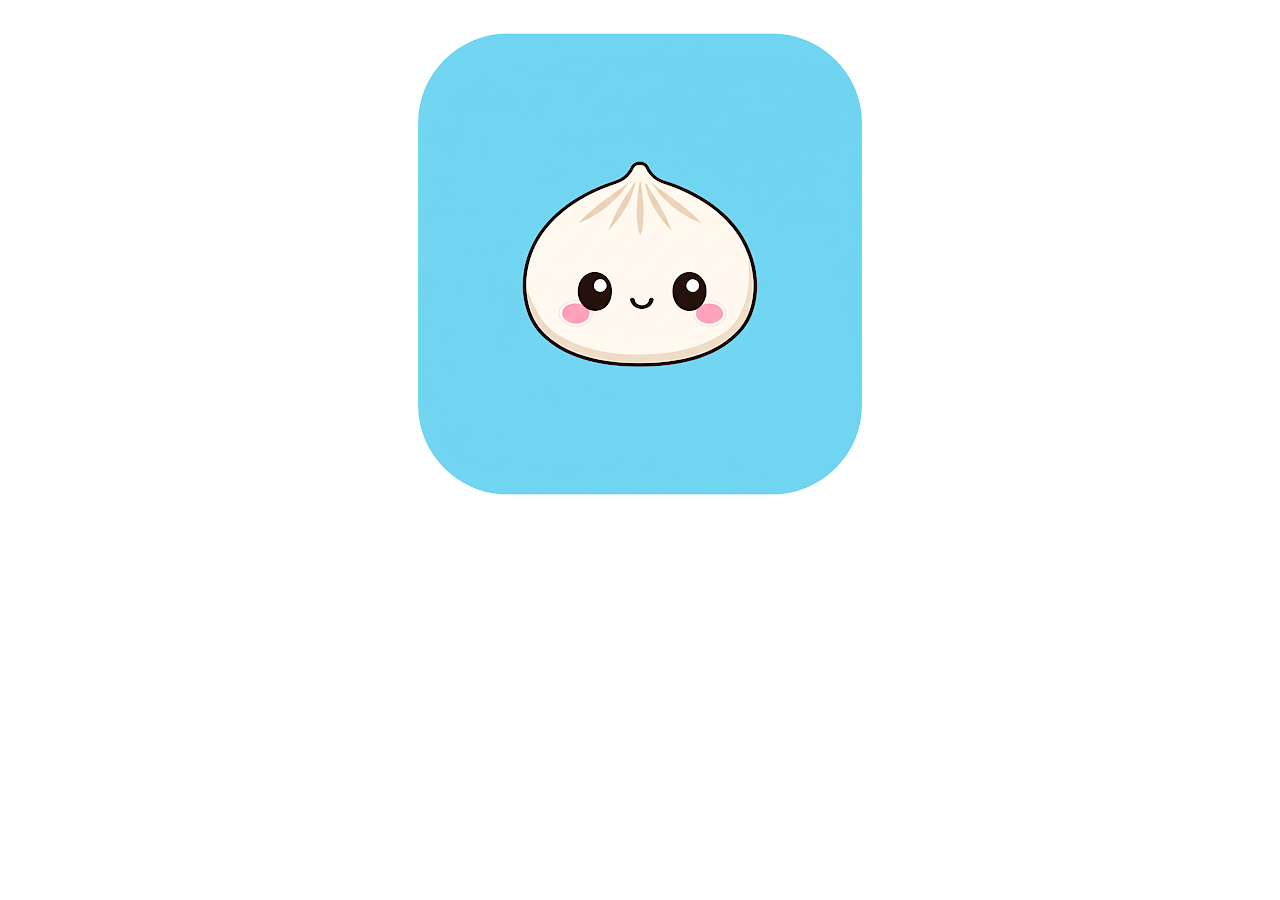
==== index.html @ 246e3f4e "Add files via upload" ====
<!DOCTYPE html>
<html>
<head>

  <meta name="apple-mobile-web-app-title" content="tiny bao">
  <link rel="apple-touch-icon" href="/lilbao_350.png">
  <meta charset="UTF-8" />
  <meta name="viewport" content="width=device-width, initial-scale=1.0" />


    <title>tiny bao ~°(＾◡＾)°~ </title>

    <style>
        body {
            display: flex;
            flex-direction: column;
            justify-content: center;
            align-items: center;
        }
    </style>


</head>

<body>
<align = center>
    <img src="lilbao_whiteborder_512.png"><br>
</body>
</html>
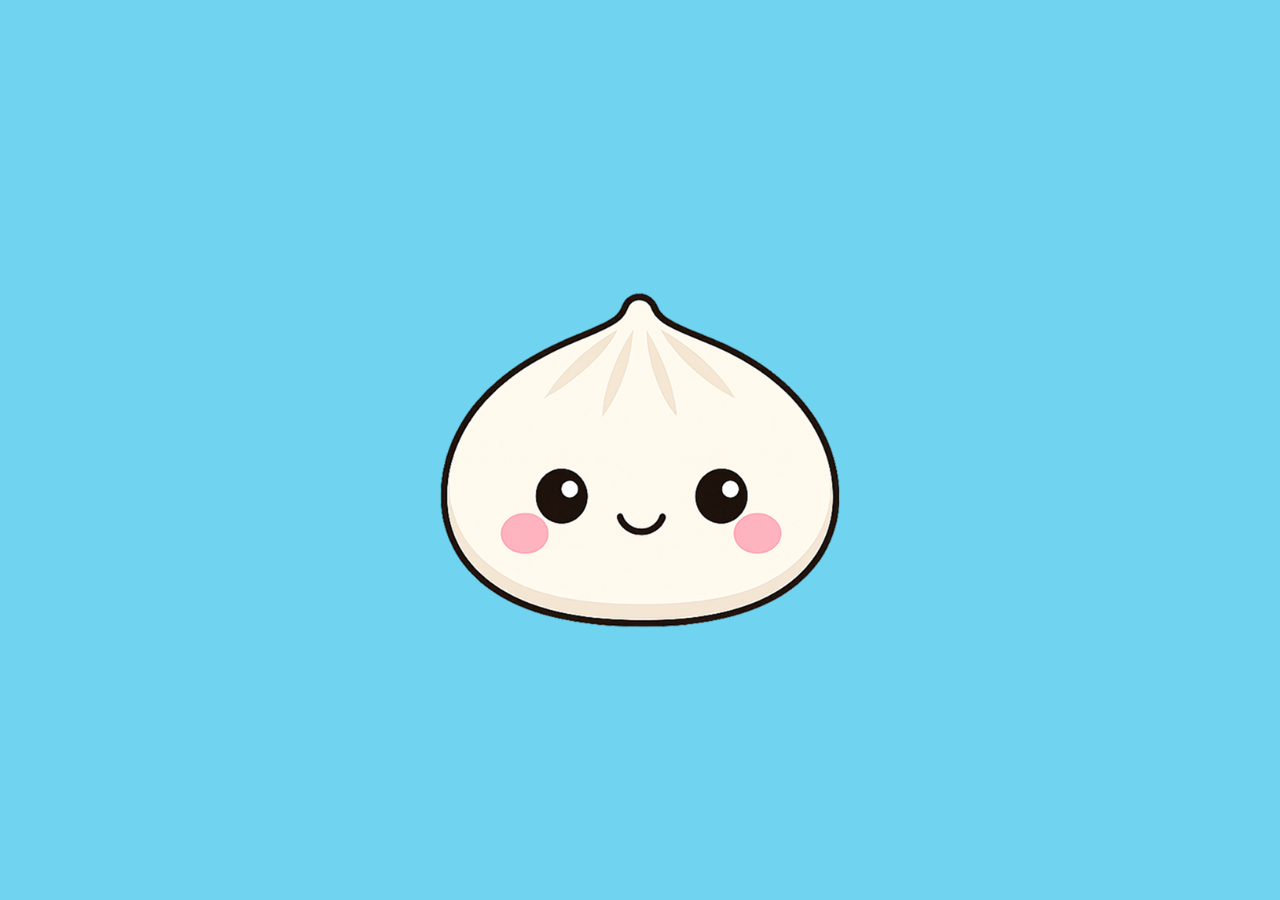
==== commit 9d429d35: "full screen" ====
--- a/index.html
+++ b/index.html
@@ -1,29 +1,37 @@
 <!DOCTYPE html>
 <html>
 <head>
-
   <meta name="apple-mobile-web-app-title" content="tiny bao">
-  <link rel="apple-touch-icon" href="/lilbao_350.png">
+  <link rel="apple-touch-icon" href="/lilbao_351.png">
   <meta charset="UTF-8" />
   <meta name="viewport" content="width=device-width, initial-scale=1.0" />
-
-
     <title>tiny bao ~°(＾◡＾)°~ </title>
-
     <style>
+        * {
+            margin: 0;
+            padding: 0;
+            box-sizing: border-box;
+        }
+        
         body {
             display: flex;
             flex-direction: column;
             justify-content: center;
             align-items: center;
+            min-height: 100vh;
+            background-color: #70D4F1;
+            padding: 40px 20px 20px 20px;
+        }
+        
+        img {
+            width: 80%;
+            max-width: 400px;
+            height: auto;
+            display: block;
         }
     </style>
-
-
 </head>
-
 <body>
-<align = center>
-    <img src="lilbao_whiteborder_512.png"><br>
+    <img src="lilbao_nobg.png" alt="tiny bao">
 </body>
-</html>
+</html>
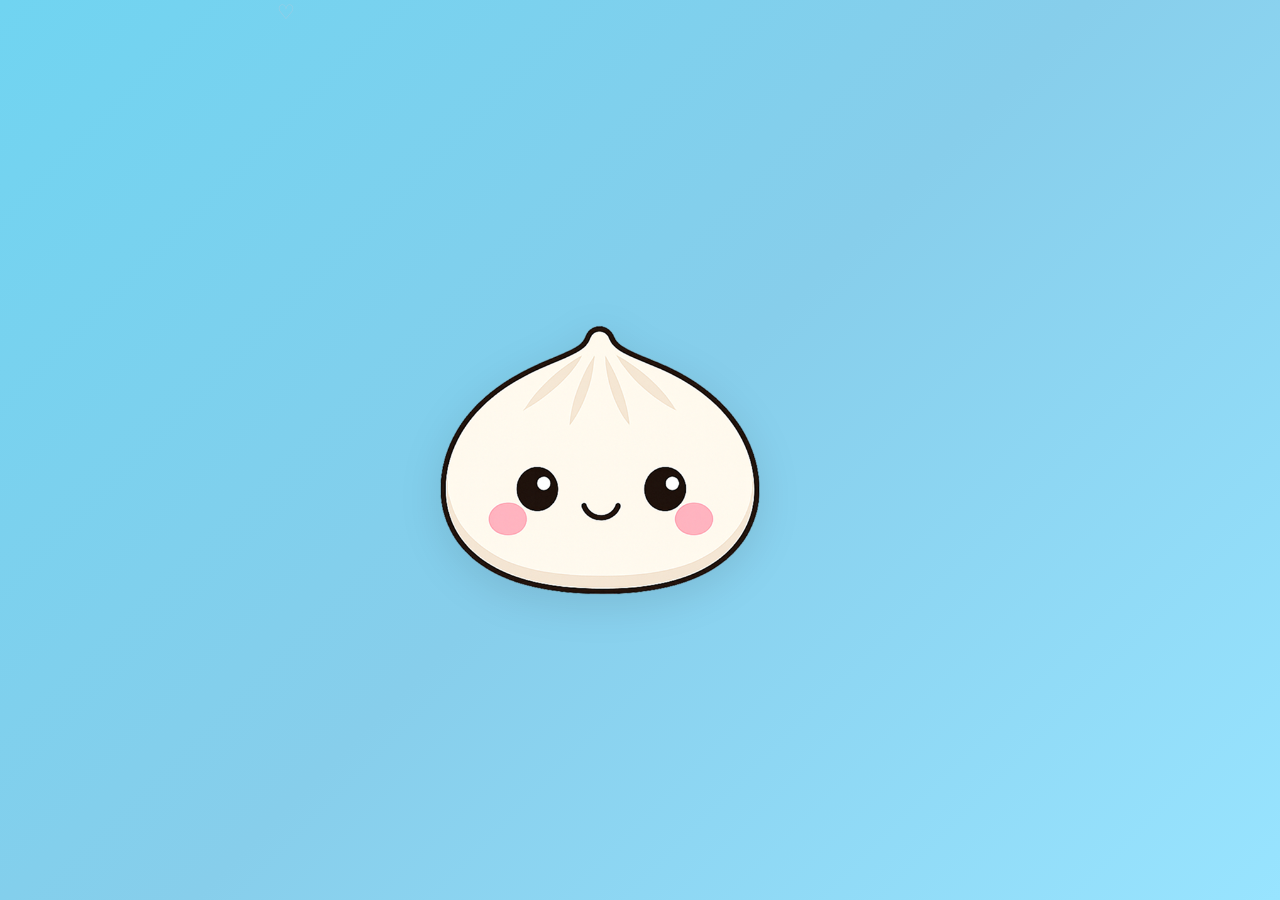
==== commit 1525eb01: "animations" ====
--- a/index.html
+++ b/index.html
@@ -1,6 +1,7 @@
 <!DOCTYPE html>
 <html>
 <head>
+  <link rel="icon" type="image/png" href="/lilbao_351.png">
   <meta name="apple-mobile-web-app-title" content="tiny bao">
   <link rel="apple-touch-icon" href="/lilbao_351.png">
   <meta charset="UTF-8" />
@@ -19,8 +20,19 @@
             justify-content: center;
             align-items: center;
             min-height: 100vh;
-            background-color: #70D4F1;
+            background: linear-gradient(135deg, #70D4F1 0%, #87CEEB 50%, #98E4FF 100%);
             padding: 40px 20px 20px 20px;
+            overflow: hidden;
+        }
+        
+        .bao-container {
+            position: relative;
+            cursor: pointer;
+            transition: all 0.3s ease;
+        }
+        
+        .bao-container:hover {
+            transform: scale(1.05);
         }
         
         img {
@@ -28,10 +40,354 @@
             max-width: 400px;
             height: auto;
             display: block;
+            animation: float 3s ease-in-out infinite;
+            filter: drop-shadow(0 10px 20px rgba(0,0,0,0.1));
+            transition: all 0.3s ease;
+        }
+        
+        @keyframes float {
+            0%, 100% {
+                transform: translateY(0px) rotate(0deg);
+            }
+            50% {
+                transform: translateY(-15px) rotate(1deg);
+            }
+        }
+        
+        @keyframes bounce {
+            0%, 100% {
+                transform: translateY(0px) scale(1) rotate(0deg);
+            }
+            25% {
+                transform: translateY(-20px) scale(1.1) rotate(-2deg);
+            }
+            50% {
+                transform: translateY(-30px) scale(1.15) rotate(0deg);
+            }
+            75% {
+                transform: translateY(-10px) scale(1.05) rotate(2deg);
+            }
+        }
+        
+        @keyframes wiggle {
+            0%, 100% {
+                transform: rotate(0deg);
+            }
+            25% {
+                transform: rotate(-3deg) scale(1.02);
+            }
+            75% {
+                transform: rotate(3deg) scale(1.02);
+            }
+        }
+        
+        @keyframes sparkle {
+            0%, 100% {
+                opacity: 0;
+                transform: scale(0) rotate(0deg);
+            }
+            50% {
+                opacity: 1;
+                transform: scale(1) rotate(180deg);
+            }
+        }
+        
+        .bao-container.clicked img {
+            animation: bounce 0.8s ease-out;
+        }
+        
+        .bao-container.wiggling img {
+            animation: wiggle 0.5s ease-in-out;
+        }
+        
+        .sparkles {
+            position: absolute;
+            top: 50%;
+            left: 50%;
+            pointer-events: none;
+            transform: translate(-50%, -50%);
+        }
+        
+        .sparkle {
+            position: absolute;
+            width: 20px;
+            height: 20px;
+            background: radial-gradient(circle, #FFD700 0%, #FFA500 100%);
+            border-radius: 50%;
+            opacity: 0;
+            animation: sparkle 1s ease-out;
+        }
+        
+        .sparkle:nth-child(1) {
+            top: -40px;
+            left: -30px;
+            animation-delay: 0s;
+        }
+        
+        .sparkle:nth-child(2) {
+            top: -30px;
+            right: -40px;
+            animation-delay: 0.1s;
+        }
+        
+        .sparkle:nth-child(3) {
+            bottom: -35px;
+            left: -25px;
+            animation-delay: 0.2s;
+        }
+        
+        .sparkle:nth-child(4) {
+            bottom: -40px;
+            right: -30px;
+            animation-delay: 0.15s;
+        }
+        
+        .sparkle:nth-child(5) {
+            top: -50px;
+            left: 50%;
+            transform: translateX(-50%);
+            animation-delay: 0.05s;
+        }
+        
+        .hearts {
+            position: absolute;
+            top: 10%;
+            left: 50%;
+            transform: translateX(-50%);
+            pointer-events: none;
+        }
+        
+        .heart {
+            position: absolute;
+            font-size: 24px;
+            color: #FF69B4;
+            opacity: 0;
+            animation: floatHeart 2s ease-out;
+        }
+        
+        @keyframes floatHeart {
+            0% {
+                opacity: 1;
+                transform: translateY(0px) scale(0.5);
+            }
+            50% {
+                opacity: 0.8;
+                transform: translateY(-40px) scale(1);
+            }
+            100% {
+                opacity: 0;
+                transform: translateY(-80px) scale(0.5);
+            }
+        }
+        
+        .heart:nth-child(1) {
+            left: -20px;
+            animation-delay: 0s;
+        }
+        
+        .heart:nth-child(2) {
+            left: 0px;
+            animation-delay: 0.3s;
+        }
+        
+        .heart:nth-child(3) {
+            left: 20px;
+            animation-delay: 0.6s;
+        }
+        
+        .message {
+            position: absolute;
+            top: -60px;
+            left: 50%;
+            transform: translateX(-50%);
+            background: rgba(255, 255, 255, 0.95);
+            padding: 8px 16px;
+            border-radius: 20px;
+            font-family: 'Comic Sans MS', cursive, sans-serif;
+            font-size: 14px;
+            color: #333;
+            border: 2px solid #FFB6C1;
+            box-shadow: 0 4px 12px rgba(0,0,0,0.15);
+            opacity: 0;
+            white-space: nowrap;
+            display: none;
+        }
+        
+        @keyframes showMessage {
+            0%, 100% {
+                opacity: 0;
+                transform: translateX(-50%) translateY(10px) scale(0.8);
+            }
+            20%, 80% {
+                opacity: 1;
+                transform: translateX(-50%) translateY(0px) scale(1);
+            }
+        }
+        
+        .message::after {
+            content: '';
+            position: absolute;
+            bottom: -8px;
+            left: 50%;
+            transform: translateX(-50%);
+            width: 0;
+            height: 0;
+            border-left: 8px solid transparent;
+            border-right: 8px solid transparent;
+            border-top: 8px solid #FFB6C1;
+        }
+        
+        .background-hearts {
+            position: fixed;
+            top: 0;
+            left: 0;
+            width: 100%;
+            height: 100%;
+            pointer-events: none;
+            z-index: -1;
+        }
+        
+        .bg-heart {
+            position: absolute;
+            font-size: 20px;
+            color: rgba(255, 192, 203, 0.3);
+            animation: floatBgHeart 8s linear infinite;
+        }
+        
+        @keyframes floatBgHeart {
+            0% {
+                transform: translateY(100vh) rotate(0deg);
+                opacity: 0;
+            }
+            10% {
+                opacity: 1;
+            }
+            90% {
+                opacity: 1;
+            }
+            100% {
+                transform: translateY(-100px) rotate(360deg);
+                opacity: 0;
+            }
         }
     </style>
 </head>
 <body>
-    <img src="lilbao_nobg.png" alt="tiny bao">
+    <div class="background-hearts" id="backgroundHearts"></div>
+    
+    <div class="bao-container" id="baoContainer">
+        <img src="lilbao_nobg.png" alt="tiny bao" id="baoImg">
+        <div class="sparkles" id="sparkles"></div>
+        <div class="hearts" id="hearts"></div>
+        <div class="message" id="message"></div>
+    </div>
+
+    <script>
+        const baoContainer = document.getElementById('baoContainer');
+        const baoImg = document.getElementById('baoImg');
+        const sparkles = document.getElementById('sparkles');
+        const hearts = document.getElementById('hearts');
+        const message = document.getElementById('message');
+        const backgroundHearts = document.getElementById('backgroundHearts');
+        
+        const cuteMessages = [
+            "（＾◡＾）♡",
+            "bao bao! ♡",
+            "so squishy~",
+            "uwu ♡",
+            "nom nom ♡",
+            "fluffy bao! ♡",
+            "steamy & cute ♡",
+            "ready to eat! ♡"
+        ];
+        
+        let clickCount = 0;
+        
+        // Create background floating hearts
+        function createBackgroundHeart() {
+            const heart = document.createElement('div');
+            heart.className = 'bg-heart';
+            heart.innerHTML = '♡';
+            heart.style.left = Math.random() * 100 + '%';
+            heart.style.animationDelay = Math.random() * 8 + 's';
+            heart.style.animationDuration = (Math.random() * 4 + 6) + 's';
+            backgroundHearts.appendChild(heart);
+            
+            setTimeout(() => {
+                heart.remove();
+            }, 10000);
+        }
+        
+        // Create background hearts periodically
+        setInterval(createBackgroundHeart, 2000);
+        
+        // Initial background hearts
+        for (let i = 0; i < 5; i++) {
+            setTimeout(createBackgroundHeart, i * 1000);
+        }
+        
+        baoContainer.addEventListener('click', function() {
+            clickCount++;
+            
+            // Remove existing animations
+            baoContainer.classList.remove('clicked', 'wiggling');
+            
+            // Add bounce animation
+            setTimeout(() => {
+                baoContainer.classList.add('clicked');
+            }, 10);
+            
+            // Create sparkles
+            sparkles.innerHTML = '';
+            for (let i = 0; i < 5; i++) {
+                const sparkle = document.createElement('div');
+                sparkle.className = 'sparkle';
+                sparkles.appendChild(sparkle);
+            }
+            
+            // Create floating hearts
+            hearts.innerHTML = '';
+            for (let i = 0; i < 3; i++) {
+                const heart = document.createElement('div');
+                heart.className = 'heart';
+                heart.innerHTML = '♡';
+                hearts.appendChild(heart);
+            }
+            
+            // Show cute message
+            const randomMessage = cuteMessages[Math.floor(Math.random() * cuteMessages.length)];
+            message.innerHTML = randomMessage;
+            message.style.display = 'block';
+            message.style.animation = 'none';
+            setTimeout(() => {
+                message.style.animation = 'showMessage 2s ease-out';
+            }, 10);
+            
+            // Special animation for multiple clicks
+            if (clickCount % 5 === 0) {
+                setTimeout(() => {
+                    baoContainer.classList.add('wiggling');
+                }, 500);
+            }
+            
+            // Clean up animations
+            setTimeout(() => {
+                baoContainer.classList.remove('clicked', 'wiggling');
+                sparkles.innerHTML = '';
+                hearts.innerHTML = '';
+                message.style.display = 'none';
+            }, 1000);
+        });
+        
+        // Add random wiggle occasionally
+        setInterval(() => {
+            if (Math.random() < 0.1) { // 10% chance every 3 seconds
+                baoContainer.classList.add('wiggling');
+                setTimeout(() => {
+                    baoContainer.classList.remove('wiggling');
+                }, 500);
+            }
+        }, 3000);
+    </script>
 </body>
 </html>
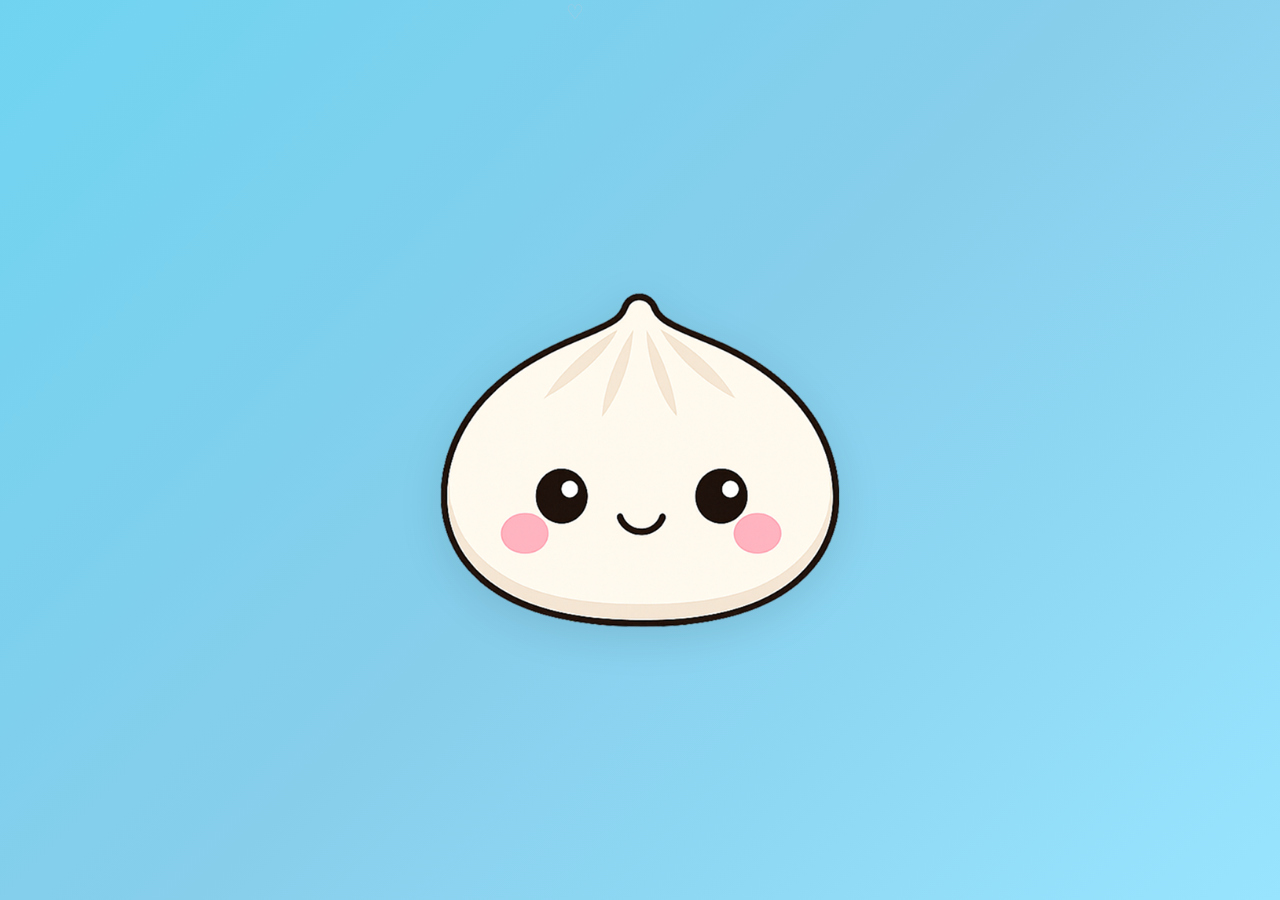
==== commit 34b8612f: "center aligned" ====
--- a/index.html
+++ b/index.html
@@ -1,9 +1,9 @@
 <!DOCTYPE html>
 <html>
 <head>
-  <link rel="icon" type="image/png" href="/lilbao_351.png">
   <meta name="apple-mobile-web-app-title" content="tiny bao">
   <link rel="apple-touch-icon" href="/lilbao_351.png">
+  <link rel="icon" type="image/png" href="/lilbao_351.png">
   <meta charset="UTF-8" />
   <meta name="viewport" content="width=device-width, initial-scale=1.0" />
     <title>tiny bao ~°(＾◡＾)°~ </title>
@@ -29,6 +29,10 @@
             position: relative;
             cursor: pointer;
             transition: all 0.3s ease;
+            display: flex;
+            justify-content: center;
+            align-items: center;
+            width: 100%;
         }
         
         .bao-container:hover {
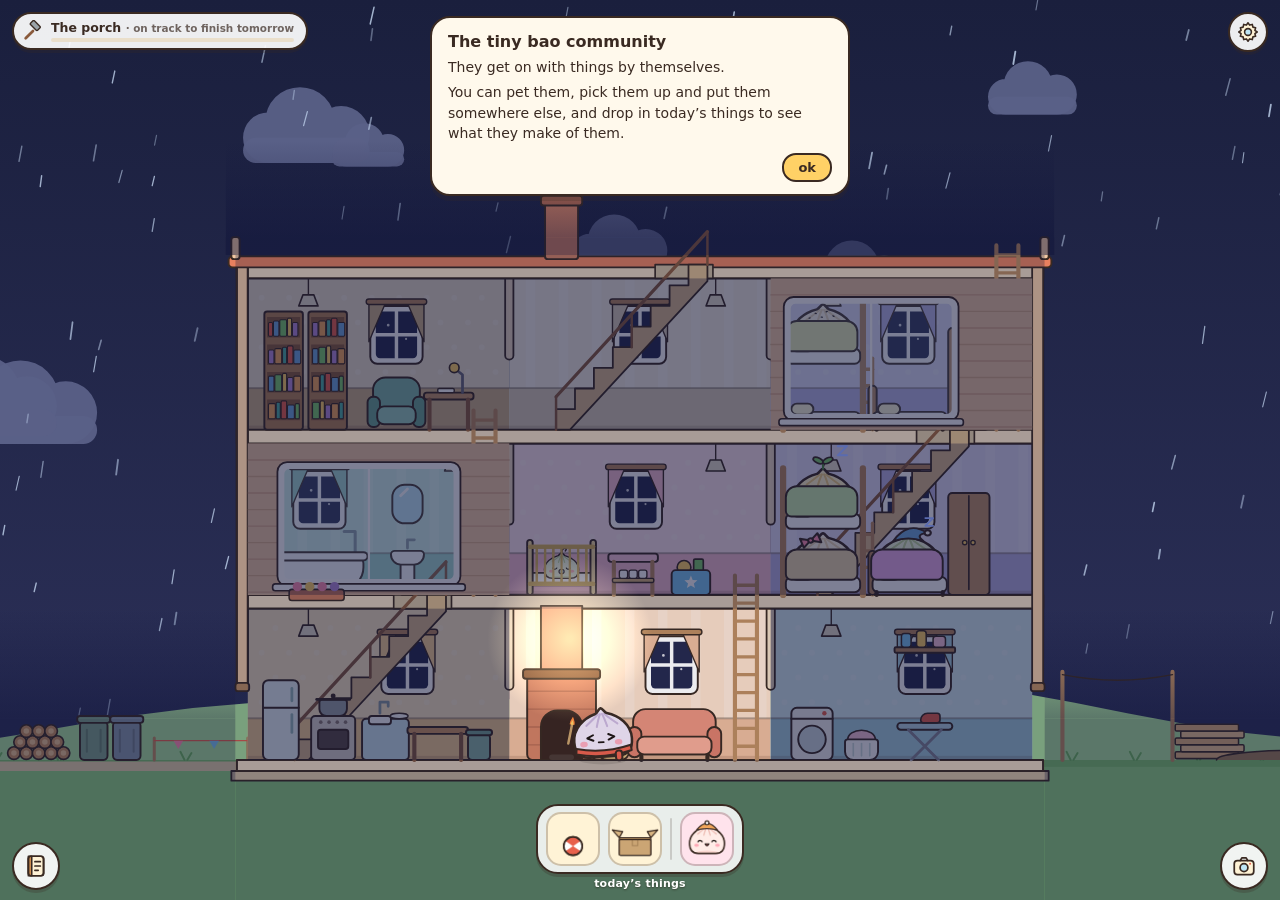
==== commit 78d957c3: "Move the community to the site root; the old landing page to /classic The community's files now sit " ====
--- a/index.html
+++ b/index.html
@@ -1,397 +1,99 @@
 <!DOCTYPE html>
-<html>
+<html lang="en">
 <head>
+  <meta charset="UTF-8" />
+  <meta name="viewport" content="width=device-width, initial-scale=1.0, maximum-scale=1.0, user-scalable=no, viewport-fit=cover" />
   <meta name="apple-mobile-web-app-title" content="tiny bao">
+  <meta name="apple-mobile-web-app-capable" content="yes">
+  <meta name="theme-color" content="#70D4F1">
   <link rel="apple-touch-icon" href="/lilbao_351.png">
   <link rel="icon" type="image/png" href="/lilbao_351.png">
-  <meta charset="UTF-8" />
-  <meta name="viewport" content="width=device-width, initial-scale=1.0" />
-    <title>tiny bao ~°(＾◡＾)°~ </title>
-    <style>
-        * {
-            margin: 0;
-            padding: 0;
-            box-sizing: border-box;
-        }
-        
-        body {
-            display: flex;
-            flex-direction: column;
-            justify-content: center;
-            align-items: center;
-            min-height: 100vh;
-            background: linear-gradient(135deg, #70D4F1 0%, #87CEEB 50%, #98E4FF 100%);
-            padding: 40px 20px 20px 20px;
-            overflow: hidden;
-        }
-        
-        .bao-container {
-            position: relative;
-            cursor: pointer;
-            transition: all 0.3s ease;
-            display: flex;
-            justify-content: center;
-            align-items: center;
-            width: 100%;
-        }
-        
-        .bao-container:hover {
-            transform: scale(1.05);
-        }
-        
-        img {
-            width: 80%;
-            max-width: 400px;
-            height: auto;
-            display: block;
-            animation: float 3s ease-in-out infinite;
-            filter: drop-shadow(0 10px 20px rgba(0,0,0,0.1));
-            transition: all 0.3s ease;
-        }
-        
-        @keyframes float {
-            0%, 100% {
-                transform: translateY(0px) rotate(0deg);
-            }
-            50% {
-                transform: translateY(-15px) rotate(1deg);
-            }
-        }
-        
-        @keyframes bounce {
-            0%, 100% {
-                transform: translateY(0px) scale(1) rotate(0deg);
-            }
-            25% {
-                transform: translateY(-20px) scale(1.1) rotate(-2deg);
-            }
-            50% {
-                transform: translateY(-30px) scale(1.15) rotate(0deg);
-            }
-            75% {
-                transform: translateY(-10px) scale(1.05) rotate(2deg);
-            }
-        }
-        
-        @keyframes wiggle {
-            0%, 100% {
-                transform: rotate(0deg);
-            }
-            25% {
-                transform: rotate(-3deg) scale(1.02);
-            }
-            75% {
-                transform: rotate(3deg) scale(1.02);
-            }
-        }
-        
-        @keyframes sparkle {
-            0%, 100% {
-                opacity: 0;
-                transform: scale(0) rotate(0deg);
-            }
-            50% {
-                opacity: 1;
-                transform: scale(1) rotate(180deg);
-            }
-        }
-        
-        .bao-container.clicked img {
-            animation: bounce 0.8s ease-out;
-        }
-        
-        .bao-container.wiggling img {
-            animation: wiggle 0.5s ease-in-out;
-        }
-        
-        .sparkles {
-            position: absolute;
-            top: 50%;
-            left: 50%;
-            pointer-events: none;
-            transform: translate(-50%, -50%);
-        }
-        
-        .sparkle {
-            position: absolute;
-            width: 20px;
-            height: 20px;
-            background: radial-gradient(circle, #FFD700 0%, #FFA500 100%);
-            border-radius: 50%;
-            opacity: 0;
-            animation: sparkle 1s ease-out;
-        }
-        
-        .sparkle:nth-child(1) {
-            top: -40px;
-            left: -30px;
-            animation-delay: 0s;
-        }
-        
-        .sparkle:nth-child(2) {
-            top: -30px;
-            right: -40px;
-            animation-delay: 0.1s;
-        }
-        
-        .sparkle:nth-child(3) {
-            bottom: -35px;
-            left: -25px;
-            animation-delay: 0.2s;
-        }
-        
-        .sparkle:nth-child(4) {
-            bottom: -40px;
-            right: -30px;
-            animation-delay: 0.15s;
-        }
-        
-        .sparkle:nth-child(5) {
-            top: -50px;
-            left: 50%;
-            transform: translateX(-50%);
-            animation-delay: 0.05s;
-        }
-        
-        .hearts {
-            position: absolute;
-            top: 10%;
-            left: 50%;
-            transform: translateX(-50%);
-            pointer-events: none;
-        }
-        
-        .heart {
-            position: absolute;
-            font-size: 24px;
-            color: #FF69B4;
-            opacity: 0;
-            animation: floatHeart 2s ease-out;
-        }
-        
-        @keyframes floatHeart {
-            0% {
-                opacity: 1;
-                transform: translateY(0px) scale(0.5);
-            }
-            50% {
-                opacity: 0.8;
-                transform: translateY(-40px) scale(1);
-            }
-            100% {
-                opacity: 0;
-                transform: translateY(-80px) scale(0.5);
-            }
-        }
-        
-        .heart:nth-child(1) {
-            left: -20px;
-            animation-delay: 0s;
-        }
-        
-        .heart:nth-child(2) {
-            left: 0px;
-            animation-delay: 0.3s;
-        }
-        
-        .heart:nth-child(3) {
-            left: 20px;
-            animation-delay: 0.6s;
-        }
-        
-        .message {
-            position: absolute;
-            top: -60px;
-            left: 50%;
-            transform: translateX(-50%);
-            background: rgba(255, 255, 255, 0.95);
-            padding: 8px 16px;
-            border-radius: 20px;
-            font-family: 'Comic Sans MS', cursive, sans-serif;
-            font-size: 14px;
-            color: #333;
-            border: 2px solid #FFB6C1;
-            box-shadow: 0 4px 12px rgba(0,0,0,0.15);
-            opacity: 0;
-            white-space: nowrap;
-            display: none;
-        }
-        
-        @keyframes showMessage {
-            0%, 100% {
-                opacity: 0;
-                transform: translateX(-50%) translateY(10px) scale(0.8);
-            }
-            20%, 80% {
-                opacity: 1;
-                transform: translateX(-50%) translateY(0px) scale(1);
-            }
-        }
-        
-        .message::after {
-            content: '';
-            position: absolute;
-            bottom: -8px;
-            left: 50%;
-            transform: translateX(-50%);
-            width: 0;
-            height: 0;
-            border-left: 8px solid transparent;
-            border-right: 8px solid transparent;
-            border-top: 8px solid #FFB6C1;
-        }
-        
-        .background-hearts {
-            position: fixed;
-            top: 0;
-            left: 0;
-            width: 100%;
-            height: 100%;
-            pointer-events: none;
-            z-index: -1;
-        }
-        
-        .bg-heart {
-            position: absolute;
-            font-size: 20px;
-            color: rgba(255, 192, 203, 0.3);
-            animation: floatBgHeart 8s linear infinite;
-        }
-        
-        @keyframes floatBgHeart {
-            0% {
-                transform: translateY(100vh) rotate(0deg);
-                opacity: 0;
-            }
-            10% {
-                opacity: 1;
-            }
-            90% {
-                opacity: 1;
-            }
-            100% {
-                transform: translateY(-100px) rotate(360deg);
-                opacity: 0;
-            }
-        }
-    </style>
+  <title>tiny bao</title>
+  <link rel="stylesheet" href="style.css?v=14">
 </head>
 <body>
-    <div class="background-hearts" id="backgroundHearts"></div>
-    
-    <div class="bao-container" id="baoContainer">
-        <img src="lilbao_nobg.png" alt="tiny bao" id="baoImg">
-        <div class="sparkles" id="sparkles"></div>
-        <div class="hearts" id="hearts"></div>
-        <div class="message" id="message"></div>
+  <canvas id="c" aria-label="A building full of tiny baos going about their day"></canvas>
+  <button class="round" id="bSettings" aria-label="Settings" title="Settings"><svg viewBox="0 0 24 24"><path d="M12 2.8l1.6 2.3 2.7-.7.6 2.7 2.7.6-.7 2.7 2.3 1.6-2.3 1.6.7 2.7-2.7.6-.6 2.7-2.7-.7L12 21.2l-1.6-2.3-2.7.7-.6-2.7-2.7-.6.7-2.7L2.8 12l2.3-1.6-.7-2.7 2.7-.6.6-2.7 2.7.7z" fill="#FFF3D6"/><circle cx="12" cy="12" r="3.4" fill="#BFE6F5"/></svg><i class="dot" aria-hidden="true"></i></button>
+  <div id="settings" hidden>
+    <div class="bc st">
+      <h2>Settings</h2>
+      <div class="st-row"><span>Music</span><button class="spk" id="swMusic" aria-pressed="true" aria-label="Turn music on"><svg viewBox="0 0 24 24" aria-hidden="true"><path class="body" d="M3.5 9.2h3.8l4.9-4v13.6l-4.9-4H3.5z"/><path class="on" d="M15.6 9.4a3.6 3.6 0 0 1 0 5.2M18.2 6.8a7.3 7.3 0 0 1 0 10.4"/><path class="off" d="M15.8 9.6l4.8 4.8M20.6 9.6l-4.8 4.8"/></svg></button><input type="range" class="vol" id="volMusic" min="0" max="100" step="1" aria-label="Music volume"></div>
+      <div class="st-row"><span>Sound effects</span><button class="spk" id="swSound" aria-pressed="false" aria-label="Mute sound effects"><svg viewBox="0 0 24 24" aria-hidden="true"><path class="body" d="M3.5 9.2h3.8l4.9-4v13.6l-4.9-4H3.5z"/><path class="on" d="M15.6 9.4a3.6 3.6 0 0 1 0 5.2M18.2 6.8a7.3 7.3 0 0 1 0 10.4"/><path class="off" d="M15.8 9.6l4.8 4.8M20.6 9.6l-4.8 4.8"/></svg></button><input type="range" class="vol" id="volSound" min="0" max="100" step="1" aria-label="Sound effects volume"></div>
+      <h3>Updates</h3>
+      <div class="st-row"><span id="stVersion"></span><button id="stUpdate">check for updates</button></div>
+      <h3>Your community</h3>
+      <p class="st-note">Every bao, the house, the photos and the diary live in this browser only. Save a copy to keep them safe or to move them to another device.</p>
+      <div class="st-btns"><button id="stExport">save a copy</button><button id="stImport">restore from a copy</button></div>
+      <div class="cardBtns"><button id="stDone">done</button></div>
     </div>
+  </div>
+  <button id="plans" aria-label="What the baos are building"></button>
+  <div id="plansCard" hidden><div class="bc pc" id="pcBody"></div></div>
+  <div id="tag" role="button" tabindex="0" hidden></div>
+  <div id="baoCard" hidden>
+    <div class="bc">
+      <canvas id="bcPic" width="160" height="140" aria-hidden="true"></canvas>
+      <h2 id="bcTitle"></h2>
+      <p id="bcAbout"></p>
+      <label class="bcName">Name <input id="bcName" maxlength="14" autocomplete="off" spellcheck="false"></label>
+      <div id="bcSwatches" role="radiogroup" aria-label="Colour"></div>
+      <p id="bcErr"></p>
+      <div class="cardBtns"><button id="bcCancel">not now</button><button id="bcOk">done</button></div>
+    </div>
+  </div>
+  <div id="photoView" hidden>
+    <img id="pvImg" alt="A photo of the community">
+    <div class="pvBar"><span id="pvWhen"></span><span class="pvBtns"><button id="pvDel">delete</button><button id="pvClose" aria-label="Close"><svg viewBox="0 0 24 24" width="16" height="16"><path d="M5 5l14 14M19 5L5 19" stroke="currentColor" stroke-width="3" stroke-linecap="round"/></svg></button></span></div>
+  </div>
+  <div id="hint" hidden></div>
 
-    <script>
-        const baoContainer = document.getElementById('baoContainer');
-        const baoImg = document.getElementById('baoImg');
-        const sparkles = document.getElementById('sparkles');
-        const hearts = document.getElementById('hearts');
-        const message = document.getElementById('message');
-        const backgroundHearts = document.getElementById('backgroundHearts');
-        
-        const cuteMessages = [
-            "（＾◡＾）♡",
-            "bao bao! ♡",
-            "so squishy~",
-            "uwu ♡",
-            "nom nom ♡",
-            "fluffy bao! ♡",
-            "steamy & cute ♡",
-            "ready to eat! ♡"
-        ];
-        
-        let clickCount = 0;
-        
-        // Create background floating hearts
-        function createBackgroundHeart() {
-            const heart = document.createElement('div');
-            heart.className = 'bg-heart';
-            heart.innerHTML = '♡';
-            heart.style.left = Math.random() * 100 + '%';
-            heart.style.animationDelay = Math.random() * 8 + 's';
-            heart.style.animationDuration = (Math.random() * 4 + 6) + 's';
-            backgroundHearts.appendChild(heart);
-            
-            setTimeout(() => {
-                heart.remove();
-            }, 10000);
-        }
-        
-        // Create background hearts periodically
-        setInterval(createBackgroundHeart, 2000);
-        
-        // Initial background hearts
-        for (let i = 0; i < 5; i++) {
-            setTimeout(createBackgroundHeart, i * 1000);
-        }
-        
-        baoContainer.addEventListener('click', function() {
-            clickCount++;
-            
-            // Remove existing animations
-            baoContainer.classList.remove('clicked', 'wiggling');
-            
-            // Add bounce animation
-            setTimeout(() => {
-                baoContainer.classList.add('clicked');
-            }, 10);
-            
-            // Create sparkles
-            sparkles.innerHTML = '';
-            for (let i = 0; i < 5; i++) {
-                const sparkle = document.createElement('div');
-                sparkle.className = 'sparkle';
-                sparkles.appendChild(sparkle);
-            }
-            
-            // Create floating hearts
-            hearts.innerHTML = '';
-            for (let i = 0; i < 3; i++) {
-                const heart = document.createElement('div');
-                heart.className = 'heart';
-                heart.innerHTML = '♡';
-                hearts.appendChild(heart);
-            }
-            
-            // Show cute message
-            const randomMessage = cuteMessages[Math.floor(Math.random() * cuteMessages.length)];
-            message.innerHTML = randomMessage;
-            message.style.display = 'block';
-            message.style.animation = 'none';
-            setTimeout(() => {
-                message.style.animation = 'showMessage 2s ease-out';
-            }, 10);
-            
-            // Special animation for multiple clicks
-            if (clickCount % 5 === 0) {
-                setTimeout(() => {
-                    baoContainer.classList.add('wiggling');
-                }, 500);
-            }
-            
-            // Clean up animations
-            setTimeout(() => {
-                baoContainer.classList.remove('clicked', 'wiggling');
-                sparkles.innerHTML = '';
-                hearts.innerHTML = '';
-                message.style.display = 'none';
-            }, 1000);
-        });
-        
-        // Add random wiggle occasionally
-        setInterval(() => {
-            if (Math.random() < 0.1) { // 10% chance every 3 seconds
-                baoContainer.classList.add('wiggling');
-                setTimeout(() => {
-                    baoContainer.classList.remove('wiggling');
-                }, 500);
-            }
-        }, 3000);
-    </script>
+  <div id="card" hidden>
+    <h2 id="cardTitle"></h2>
+    <div id="cardBody"></div>
+    <div class="cardBtns"><button id="cardDiary" hidden>read the diary</button><button id="cardOk">ok</button></div>
+  </div>
+
+  <div id="bar">
+    <button class="round" id="bDiary" title="Diary" aria-label="Open the diary"><i class="dot" aria-hidden="true"></i>
+      <svg viewBox="0 0 24 24"><rect x="5" y="3" width="14" height="18" rx="2.5" fill="#FFF3D6"/><path d="M5 3h3v18H5z" fill="#F2A65A"/><path d="M11 8h5M11 12h5M11 16h3"/><rect x="5" y="3" width="14" height="18" rx="2.5" fill="none"/></svg>
+    </button>
+    <div id="tray">
+      <div id="slots"></div>
+      <div id="trayNote">today’s things</div>
+    </div>
+    <div class="right">
+      <button class="round" id="bCam" title="Camera" aria-label="Take a photo">
+        <svg viewBox="0 0 24 24"><rect x="3" y="7" width="18" height="13" rx="3" fill="#FFF3D6"/><path d="M8.5 7l1.5-2.5h4L15.5 7"/><circle cx="12" cy="13.5" r="3.6" fill="#BFE6F5"/><circle cx="17.6" cy="10" r=".9" fill="#E8604C" stroke="none"/></svg>
+      </button>
+    </div>
+  </div>
+
+  <div id="diary" hidden>
+    <div class="table" id="nbTable">
+      <svg class="prop stain" viewBox="0 0 120 120" aria-hidden="true"><circle cx="60" cy="60" r="34" fill="none" stroke="#9A6542" stroke-width="5" opacity=".55"/></svg>
+      <svg class="prop pencil" viewBox="0 0 150 40" aria-hidden="true" fill="none" stroke="#3A2E2A" stroke-width="2.2" stroke-linejoin="round"><rect x="20" y="12" width="104" height="14" rx="2" fill="#F2C14E"/><path d="M124 12 L142 19 L124 26 Z" fill="#F1D9B5"/><path d="M137 17 L142 19 L137 21 Z" fill="#3A2E2A"/><rect x="6" y="12" width="14" height="14" rx="3" fill="#E58C9A"/></svg>
+      <div class="nb" id="nb">
+        <div class="rings" aria-hidden="true"><i></i><i></i><i></i><i></i><i></i><i></i><i></i><i></i><i></i><i></i><i></i><i></i></div>
+        <div class="sheet" id="nbSheet"></div>
+        <button class="ribbon" id="nbRibbon" aria-label="Back to today" title="Back to today"><i></i></button>
+      </div>
+      <div class="cover" id="nbCover" hidden>
+        <svg class="prop mug" viewBox="0 0 110 110" aria-hidden="true" fill="none" stroke="#3A2E2A" stroke-width="2.5"><circle cx="55" cy="55" r="40" fill="#E8DCCB"/><circle cx="55" cy="55" r="30" fill="#7A4A30"/><path d="M44 44 C 48 40, 54 40, 58 44" stroke="#F4EEE2" stroke-width="2" opacity=".6"/></svg>
+        <button class="closed" id="nbOpen" aria-label="Open the diary: there is a new page">
+          <span class="spine" aria-hidden="true"></span><span class="band" aria-hidden="true"></span>
+          <span class="label"><b id="nbCoverName">The diary</b><small>private!! (sort of)</small></span>
+          <svg class="coverBao" width="80" height="70" viewBox="0 0 80 70" aria-hidden="true" fill="none" stroke="#3A2E2A" stroke-width="2.5" stroke-linecap="round" stroke-linejoin="round"><path d="M8 60 C 4 40, 18 22, 34 18 C 37 12, 43 12, 46 18 C 62 22, 76 40, 72 60 Z" fill="#FFF3DC"/><path d="M34 18 C 36 26, 44 26, 46 18" stroke-width="1.8"/><path d="M30 42 L32 42.4 M48 42 L50 42.4" stroke-width="3.4"/><path d="M36 48 C 38 51, 42 51, 44 48"/><circle cx="24" cy="48" r="4" fill="#F2A7A7" stroke="none"/><circle cx="56" cy="48" r="4" fill="#F2A7A7" stroke="none"/></svg>
+          <span class="sticky" aria-hidden="true">new<br>page!</span>
+          <span class="cribbon" aria-hidden="true"></span>
+        </button>
+        <p class="tapRead">tap to read</p>
+      </div>
+      <div class="picker" id="nbPicker" hidden><div class="pk" id="nbPick" role="dialog" aria-label="Choose a day"></div></div>
+      <p class="closeHint">tap the table to close</p>
+    </div>
+    <input type="file" id="importFile" accept="application/json,.json" hidden>
+  </div>
+  </div>
+  <script type="module" src="js/main.js?v=14"></script>
 </body>
-</html>+</html>
--- a/style.css
+++ b/style.css
@@ -0,0 +1,264 @@
+* { box-sizing: border-box; margin: 0; padding: 0; -webkit-tap-highlight-color: transparent; }
+:root { --ink: #3a2a22; --paper: #FFF9EC; --font: ui-rounded, "SF Pro Rounded", "Hiragino Maru Gothic ProN", "Arial Rounded MT Bold", "Varela Round", "Nunito", system-ui, sans-serif; }
+html, body { height: 100%; overflow: hidden; background: #70D4F1; font-family: var(--font); color: var(--ink); overscroll-behavior: none; }
+canvas#c { position: fixed; inset: 0; width: 100%; height: 100%; display: block; touch-action: none; user-select: none; -webkit-user-select: none; }
+button { font: inherit; color: inherit; cursor: pointer; border: none; background: none; }
+
+#bar { position: fixed; left: 0; right: 0; bottom: 0; display: flex; align-items: flex-end; justify-content: space-between; gap: 8px;
+  padding: 10px 12px calc(10px + env(safe-area-inset-bottom)); pointer-events: none; }
+#bar > * { pointer-events: auto; }
+.round { width: 48px; height: 48px; border-radius: 50%; background: rgba(255,255,255,.92); border: 2px solid var(--ink); display: grid; place-items: center;
+  box-shadow: 0 3px 0 rgba(58,42,34,.25); transition: transform .12s; flex: none; }
+.round:active { transform: translateY(2px); box-shadow: 0 1px 0 rgba(58,42,34,.25); }
+.round svg { width: 26px; height: 26px; fill: none; stroke: var(--ink); stroke-width: 1.6; stroke-linecap: round; stroke-linejoin: round; }
+.right { display: flex; gap: 8px; }
+
+@keyframes pulse { 50% { box-shadow: 0 3px 0 rgba(58,42,34,.25), 0 0 0 6px rgba(255,120,90,.35); } }
+
+#tray { display: flex; flex-direction: column; align-items: center; gap: 3px; min-width: 0; max-width: calc(100vw - 140px); }
+#slots { max-width: 100%; flex-wrap: wrap; justify-content: center; display: flex; gap: 8px; padding: 6px 8px; background: rgba(255,255,255,.88); border: 2px solid var(--ink); border-radius: 22px; box-shadow: 0 3px 0 rgba(58,42,34,.25); }
+.slot { width: 54px; height: 54px; border-radius: 15px; background: #FFF3D6; border: 2px solid rgba(58,42,34,.25); display: grid; place-items: center; touch-action: none; cursor: grab; transition: transform .12s; }
+.slot canvas { pointer-events: none; width: 100% !important; height: 100% !important; display: block; }
+.slot { overflow: hidden; padding: 1px; }
+.slot.armed { background: #FFE08A; border-color: var(--ink); transform: translateY(-6px) scale(1.06); }
+.slot.used { background: transparent; border-style: dashed; cursor: default; }
+#trayNote { font-size: 11px; font-weight: 700; color: #fff; text-shadow: 0 1px 2px rgba(40,30,20,.55); letter-spacing: .02em; }
+#ghost { position: fixed; pointer-events: none; z-index: 30; transform: translate(-50%, -70%) scale(1.15); filter: drop-shadow(0 6px 4px rgba(0,0,0,.2)); }
+
+#tag { position: fixed; z-index: 5; transform: translate(-50%, -100%); background: #fff; border: 2px solid var(--ink); border-radius: 14px; padding: 4px 10px; font-size: 13px; font-weight: 700;
+  white-space: nowrap; pointer-events: auto; cursor: pointer; box-shadow: 0 2px 0 rgba(58,42,34,.2); }
+#tag small { font-weight: 500; opacity: .75; font-size: 12px; }
+#hint { position: fixed; left: 50%; bottom: calc(112px + env(safe-area-inset-bottom)); transform: translateX(-50%); background: rgba(58,42,34,.85); color: #fff; padding: 6px 14px; border-radius: 16px; font-size: 13px; font-weight: 600; pointer-events: none; white-space: nowrap; }
+
+#card { position: fixed; z-index: 20; left: 50%; top: max(16px, env(safe-area-inset-top)); transform: translateX(-50%); width: min(420px, calc(100vw - 24px)); background: var(--paper);
+  border: 2px solid var(--ink); border-radius: 20px; padding: 14px 16px 12px; box-shadow: 0 5px 0 rgba(58,42,34,.22); animation: drop .35s cubic-bezier(.3,1.4,.5,1); }
+@keyframes drop { from { transform: translate(-50%, -30px); opacity: 0; } }
+#card h2 { font-size: 16px; margin-bottom: 6px; }
+#cardBody { font-size: 14px; line-height: 1.45; }
+#cardBody p { margin: 5px 0; }
+.cardBtns { display: flex; justify-content: flex-end; gap: 8px; margin-top: 10px; }
+.cardBtns button { border: 2px solid var(--ink); border-radius: 14px; padding: 5px 14px; font-weight: 700; font-size: 13px; background: #fff; }
+#cardOk { background: #FFD166; }
+
+#diary { position: fixed; inset: 0; z-index: 40; }
+#diary[hidden], #card[hidden], #tag[hidden], #hint[hidden] { display: none; }
+
+
+
+
+#home { position: fixed; left: 12px; top: max(10px, env(safe-area-inset-top)); z-index: 3; font-size: 12px; font-weight: 800; color: #fff; text-decoration: none; text-shadow: 0 1px 2px rgba(40,30,20,.5); opacity: .85; }
+
+
+
+
+.slot.bao { background: #FFE3EC; }
+.slot.bao.used { background: transparent; }
+#slots .sep { width: 2px; align-self: stretch; margin: 6px 0; background: rgba(58,42,34,.18); border-radius: 2px; }
+@media (max-width: 430px) { #slots { gap: 5px; padding: 5px 6px; } .slot { width: 49px; height: 49px; border-radius: 13px; } }
+
+
+
+
+#baoCard { position: fixed; inset: 0; z-index: 45; background: rgba(40,30,50,.35); display: grid; place-items: center; padding: 16px; }
+#baoCard[hidden], #photoView[hidden] { display: none; }
+.bc { width: min(360px, 100%); background: var(--paper); border: 2px solid var(--ink); border-radius: 22px; padding: 14px 18px 14px; text-align: center; box-shadow: 0 6px 0 rgba(58,42,34,.22); animation: drop .35s cubic-bezier(.3,1.4,.5,1); }
+#bcPic { width: 160px; height: 140px; display: block; margin: -2px auto 0; }
+.bc h2 { font-size: 20px; margin: 2px 0 4px; }
+#bcAbout { font-size: 14px; line-height: 1.4; opacity: .85; margin-bottom: 10px; }
+.bcName { display: flex; align-items: center; gap: 8px; justify-content: center; font-weight: 700; font-size: 14px; }
+.bcName input { font: inherit; font-weight: 700; font-size: 17px; width: 11em; padding: 6px 10px; border: 2px solid var(--ink); border-radius: 12px; background: #fff; text-align: center; color: var(--ink); }
+#bcSwatches { display: flex; flex-wrap: wrap; justify-content: center; gap: 8px; margin: 12px 0 2px; }
+#bcSwatches button { width: 30px; height: 30px; border-radius: 50%; border: 2px solid rgba(58,42,34,.45); padding: 0; }
+#bcSwatches button.on { border-color: var(--ink); box-shadow: 0 0 0 3px #FFD166; }
+#bcErr { min-height: 18px; font-size: 13px; color: #C0392B; font-weight: 700; margin-top: 4px; }
+.bc .cardBtns { justify-content: center; }
+#bcOk { background: #FFD166; }
+#bcOk:disabled { opacity: .4; cursor: default; }
+#photoView { position: fixed; inset: 0; z-index: 60; background: rgba(20,14,10,.92); display: flex; flex-direction: column; align-items: center; justify-content: center; padding: max(12px, env(safe-area-inset-top)) 12px max(12px, env(safe-area-inset-bottom)); touch-action: none; }
+#pvImg { max-width: 100%; max-height: calc(100% - 64px); border: 6px solid #fff; border-radius: 4px; box-shadow: 0 8px 30px rgba(0,0,0,.4); transition: transform .2s ease; }
+.pvBar { display: flex; justify-content: space-between; align-items: center; gap: 12px; width: min(100%, 720px); margin-top: 12px; color: #fff; font-size: 14px; font-weight: 700; }
+.pvBtns { display: flex; gap: 8px; }
+.pvBar button { border: 2px solid #fff; color: #fff; background: transparent; border-radius: 14px; padding: 6px 14px; font-weight: 700; }
+.pvBar button.sure { background: #E8604C; border-color: #E8604C; }
+#pvClose { width: 36px; height: 36px; padding: 0; border-radius: 50%; display: grid; place-items: center; }
+#pvClose svg { display: block; }
+
+#plans { position: fixed; z-index: 4; left: 12px; top: max(12px, env(safe-area-inset-top)); max-width: calc(100vw - 140px); display: flex; align-items: center; gap: 7px; padding: 6px 12px 6px 8px;
+  background: rgba(255,255,255,.92); border: 2px solid var(--ink); border-radius: 20px; box-shadow: 0 3px 0 rgba(58,42,34,.25); font-size: 12.5px; font-weight: 700; text-align: left; }
+#plans .ic { flex: none; width: 22px; height: 22px; }
+#plans .tx { overflow: hidden; text-overflow: ellipsis; white-space: nowrap; }
+#plans .tx small { font-weight: 600; opacity: .7; }
+#plans .bar { display: block; height: 4px; border-radius: 3px; background: #EADFCB; margin-top: 3px; overflow: hidden; }
+#plans .bar i { display: block; height: 100%; background: #7CC96B; }
+#plans.ask { background: #FFF1C2; animation: nudge 2.4s ease-in-out infinite; }
+@keyframes nudge { 0%, 80%, 100% { transform: none; } 85% { transform: rotate(-2deg); } 90% { transform: rotate(2deg); } 95% { transform: rotate(-1deg); } }
+#plansCard { position: fixed; inset: 0; z-index: 45; background: rgba(40,30,50,.35); display: grid; place-items: center; padding: 16px; }
+#plansCard[hidden] { display: none; }
+.pc { text-align: left; width: min(400px, 100%); }
+.pc h2 { font-size: 18px; margin-bottom: 8px; }
+.pc .now { background: #fff; border: 2px solid rgba(58,42,34,.25); border-radius: 14px; padding: 10px 12px; }
+.pc .now b { font-size: 16px; }
+.pc .now span { display: block; font-size: 13px; opacity: .8; margin-top: 2px; }
+.pc .bar { height: 10px; border-radius: 6px; background: #EADFCB; margin: 8px 0 4px; overflow: hidden; border: 1.5px solid rgba(58,42,34,.3); }
+.pc .bar i { display: block; height: 100%; background: #7CC96B; }
+.pc .now small { font-size: 12.5px; font-weight: 700; }
+.pc h3 { font-size: 14px; margin: 14px 0 8px; }
+.pc .opts { display: grid; grid-template-columns: 1fr 1fr; gap: 8px; }
+.pc .opts button { text-align: left; border: 2px solid var(--ink); border-radius: 14px; background: #fff; padding: 9px 10px; font-weight: 800; font-size: 14px; line-height: 1.25; }
+.pc .opts button small { display: block; font-weight: 500; font-size: 12px; opacity: .75; margin-top: 3px; }
+.pc .opts button.on { background: #FFE08A; box-shadow: 0 0 0 3px #FFD166; }
+.pc .note { font-size: 12.5px; opacity: .8; margin-top: 10px; line-height: 1.4; }
+
+/* ---------- the workshop ---------- */
+.ws-banner { position: fixed; z-index: 70; left: 50%; top: calc(max(12px, env(safe-area-inset-top)) + 50px); transform: translateX(-50%); display: flex; align-items: center; gap: 6px; padding: 4px 6px 4px 12px;
+  background: #3a2a22; color: #FFD166; border-radius: 16px; font-size: 12px; font-weight: 700; box-shadow: 0 3px 0 rgba(0,0,0,.2); white-space: nowrap; }
+.ws-banner button { border: 1.5px solid #FFD166; color: #FFD166; background: transparent; border-radius: 12px; padding: 2px 10px; font-weight: 700; font-size: 12px; }
+.ws-door { position: fixed; inset: 0; z-index: 75; background: rgba(40,30,50,.45); display: grid; place-items: center; padding: 16px; }
+.ws-door .bc { text-align: left; } .ws-door p { font-size: 14px; line-height: 1.45; margin: 4px 0 10px; }
+.ws-stack { flex-direction: column; align-items: stretch; } .ws-stack button { width: 100%; }
+.ws-panel { position: fixed; z-index: 66; left: 50%; bottom: 0; transform: translateX(-50%); width: min(560px, 100vw); max-height: 62vh; overflow-y: auto; background: #2f2620; color: #FCEFD8;
+  border: 2px solid #FFD166; border-bottom: none; border-radius: 18px 18px 0 0; padding: 0 12px calc(12px + env(safe-area-inset-bottom)); font-size: 13px; -webkit-overflow-scrolling: touch; }
+.ws-panel[hidden] { display: none; }
+.ws-panel .g-head { position: sticky; top: 0; background: #2f2620; display: flex; align-items: center; gap: 10px; padding: 10px 0 8px; z-index: 1; }
+.ws-panel .g-head b { color: #FFD166; font-size: 15px; } .ws-panel .g-head span { flex: 1; opacity: .8; }
+.ws-panel button { border: 1.5px solid #FCEFD8; background: transparent; color: #FCEFD8; border-radius: 10px; padding: 4px 9px; font-weight: 700; font-size: 12.5px; }
+.ws-panel button.on { background: #FFD166; color: #3a2a22; border-color: #FFD166; }
+.ws-panel button:disabled { opacity: .35; }
+.ws-panel .g-x { width: 30px; height: 30px; padding: 0; border-radius: 50%; font-size: 18px; line-height: 1; }
+.ws-panel details { border-top: 1px solid rgba(255,255,255,.12); padding: 6px 0; }
+.ws-panel summary { font-weight: 800; color: #FFD166; cursor: pointer; padding: 3px 0; }
+.ws-panel .g-row { display: flex; align-items: center; gap: 6px; margin: 6px 0; flex-wrap: wrap; } .ws-panel .g-row > span { min-width: 44px; opacity: .75; }
+.ws-panel .g-grid { display: grid; gap: 6px; margin: 6px 0; } .ws-panel .g-items { grid-template-columns: repeat(auto-fill, minmax(44px, 1fr)); }
+.ws-panel .g-items button { padding: 3px; background: #FFF3D6; border-color: transparent; border-radius: 10px; display: grid; place-items: center; }
+.ws-panel .g-baos { grid-template-columns: repeat(auto-fill, minmax(60px, 1fr)); }
+.ws-panel .g-baos button { padding: 3px 2px; background: #FFE3EC; color: #3a2a22; border-color: transparent; display: grid; justify-items: center; gap: 1px; }
+.ws-panel .g-baos small { font-size: 10.5px; font-weight: 700; }
+.ws-panel .g-foot { border-top: 1px solid rgba(255,255,255,.12); padding-top: 10px; justify-content: space-between; }
+
+.slot { flex: none; }
+
+
+/* long cards (an update after many versions) scroll instead of running off the screen */
+#card { max-height: calc(100vh - 32px - env(safe-area-inset-top)); overflow-y: auto; -webkit-overflow-scrolling: touch; }
+
+
+
+
+
+#plans { max-width: calc(100vw - 92px); }
+
+#bSettings { position: fixed; z-index: 4; right: 12px; top: max(12px, env(safe-area-inset-top)); width: 40px; height: 40px; }
+#bSettings svg { width: 24px; height: 24px; }
+#bSettings .dot { position: absolute; top: 2px; right: 2px; width: 10px; height: 10px; border-radius: 50%; background: #E8604C; border: 1.5px solid #fff; display: none; }
+#bSettings.new .dot { display: block; } #bSettings.new { animation: nudge 2.4s ease-in-out infinite; }
+#settings { position: fixed; inset: 0; z-index: 45; background: rgba(40,30,50,.35); display: grid; place-items: center; padding: 16px; }
+#settings[hidden] { display: none; }
+.st { text-align: left; width: min(380px, 100%); }
+.st h2 { font-size: 19px; margin-bottom: 6px; }
+.st h3 { font-size: 12px; text-transform: uppercase; letter-spacing: .08em; color: #B5654A; margin: 14px 0 4px; }
+.st-row { display: flex; align-items: center; justify-content: space-between; gap: 10px; padding: 7px 0; font-size: 15px; font-weight: 700; }
+.st-row + .st-row { border-top: 1px dashed rgba(58,42,34,.2); }
+.st-row button:not(.spk), .st-btns button { border: 2px solid var(--ink); border-radius: 14px; background: #fff; padding: 5px 12px; font-weight: 700; font-size: 13px; }
+#stUpdate.new { background: #FFD166; }
+#stVersion { font-weight: 600; font-size: 13.5px; opacity: .8; }
+.st-note { font-size: 13px; line-height: 1.4; opacity: .85; }
+.st-btns { display: flex; flex-wrap: wrap; gap: 8px; margin-top: 8px; }
+.st-row .vol { flex: 1; min-width: 0; margin: 0 4px; accent-color: #7CC96B; height: 28px; cursor: pointer; }
+.st-row .vol.off { opacity: .45; }
+.st-row:has(.vol) > span { width: 7.2em; flex: none; }
+.spk { width: 36px; height: 36px; flex: none; border-radius: 50%; border: 2px solid var(--ink); background: #fff; padding: 0; display: grid; place-items: center; cursor: pointer; }
+.spk svg { width: 22px; height: 22px; fill: none; stroke: var(--ink); stroke-width: 1.8; stroke-linecap: round; stroke-linejoin: round; }
+.spk .body { fill: #FFF3D6; } .spk .off { display: none; }
+.spk[aria-pressed="true"] { background: #E9E0D0; } .spk[aria-pressed="true"] .on { display: none; } .spk[aria-pressed="true"] .off { display: inline; }
+
+
+/* ---------- the diary: a spiral notebook lying on a wooden table ---------- */
+@font-face { font-family: 'Patrick Hand'; src: url(fonts/PatrickHand-latin.woff2) format('woff2'); font-display: swap; }
+body.diaryOpen #plans, body.diaryOpen #bSettings { z-index: 41; }
+#bDiary { position: relative; }
+#bDiary .dot { position: absolute; top: 2px; right: 2px; width: 12px; height: 12px; border-radius: 50%; background: #D9614C; border: 2px solid #fff; display: none; }
+#bDiary.new .dot { display: block; }
+.table { position: absolute; left: 0; right: 0; bottom: 0; top: calc(max(12px, env(safe-area-inset-top)) + 58px); overflow: hidden;
+  background: repeating-linear-gradient(to bottom, #B47E58 0 116px, #A26E4B 116px 119px); border-top: 3px solid #3A2E2A; box-shadow: 0 -6px 18px rgba(0,0,0,.25); animation: tableIn .25s ease-out; }
+@keyframes tableIn { from { transform: translateY(36px); opacity: 0; } }
+.closeHint { position: absolute; left: 0; right: 0; bottom: calc(8px + env(safe-area-inset-bottom)); margin: 0; text-align: center; font-size: 13px; font-weight: 700; color: #F6E7D6; pointer-events: none; }
+.prop { position: absolute; pointer-events: none; }
+.prop.stain { width: 120px; right: -10px; bottom: 20px; }
+.prop.pencil { width: 120px; left: -26px; bottom: 30px; transform: rotate(-24deg); }
+.prop.mug { width: 110px; right: 10px; top: 24px; }
+
+.nb { --tilt: -1.5deg; position: absolute; left: 50%; top: 26px; bottom: 50px; width: min(540px, calc(100% - 30px)); transform: translateX(-50%) rotate(var(--tilt));
+  transition: transform .35s ease; font-family: 'Patrick Hand', 'Comic Sans MS', cursive; color: #3A2E2A; perspective: 1600px; }
+.nb[hidden], .cover[hidden], .picker[hidden] { display: none; }
+.rings { position: absolute; left: 24px; right: 24px; top: -12px; display: flex; justify-content: space-between; z-index: 4; pointer-events: none; }
+.rings i { width: 9px; height: 22px; box-sizing: border-box; border: 2.5px solid #3A2E2A; border-radius: 6px; background: #D9D2C4; }
+.sheet { position: absolute; inset: 0; overflow-y: auto; overscroll-behavior: contain; touch-action: pan-y; -webkit-overflow-scrolling: touch;
+  background: #FFF9EA; border: 2.5px solid #3A2E2A; border-radius: 6px; box-shadow: 5px 6px 0 #7B4E36, 0 16px 30px rgba(0,0,0,.28); scrollbar-width: thin; scrollbar-color: #D5C2A8 transparent; }
+.pg { position: relative; min-height: 100%; box-sizing: border-box; padding: 26px 14px 34px 0; font-size: 17px; line-height: 26px;
+  background: linear-gradient(90deg, transparent 52px, #EDB7AA 52px 54px, transparent 54px), repeating-linear-gradient(to bottom, transparent 0 25px, #D5E0E8 25px 26px); }
+.pgHead { display: flex; align-items: baseline; justify-content: space-between; gap: 8px; padding-left: 60px; min-height: 52px; }
+.dayBtn { background: none; border: none; padding: 0; font: inherit; color: inherit; cursor: pointer; flex: none; }
+.dayBtn h2 { margin: 0; font-weight: 400; font-size: 30px; line-height: 52px; }
+.dayBtn:hover h2 { text-decoration: underline wavy #D5C2A8 1.5px; text-underline-offset: 6px; }
+.pgHead .meta { font-size: 15px; color: #8A6A58; text-align: right; line-height: 20px; }
+.hlRow { padding-left: 60px; height: 26px; }
+.hl { display: inline-block; background: #F6E27A; padding: 0 8px; border-radius: 3px; transform: rotate(-2deg); font-size: 19px; letter-spacing: 1px; line-height: 24px; }
+.row { display: grid; grid-template-columns: 54px 1fr; align-items: start; min-height: 52px; }
+.row .mg { display: flex; justify-content: center; padding-top: 1px; }
+.row .mg .dd { max-width: 40px; height: auto; }
+.row p { margin: 0 0 0 6px; overflow-wrap: anywhere; }
+.row p.empty { color: #8A6A58; }
+.nm { text-decoration-line: underline; text-decoration-style: wavy; text-decoration-thickness: 1.5px; text-underline-offset: 4px; }
+.nm.live { cursor: pointer; }
+.tapeins { display: flex; flex-wrap: wrap; gap: 18px 20px; padding: 22px 6px 6px 66px; }
+.polaroid { position: relative; width: 116px; padding: 6px 6px 20px; background: #fff; border: 1.5px solid #BFB3A6; box-shadow: 0 3px 6px rgba(0,0,0,.15); transform: rotate(var(--r)); cursor: pointer; }
+.polaroid img { display: block; width: 100%; aspect-ratio: 4 / 3; object-fit: cover; }
+.polaroid .tape { position: absolute; left: 50%; top: -9px; width: 44px; height: 16px; margin-left: -22px; background: rgba(241,230,184,.88); transform: rotate(-6deg); }
+.bigRow { padding: 20px 8px 0 62px; }
+.bigRow .big { display: block; width: min(100%, 300px); height: auto; }
+.pgNav { display: flex; justify-content: space-between; align-items: center; padding: 18px 0 0 54px; }
+.pgNav button { font: inherit; font-size: 19px; color: #8A5A3E; background: none; border: none; min-height: 44px; padding: 0 10px; cursor: pointer; }
+.ribbon { position: absolute; right: 54px; bottom: -44px; width: 44px; height: 56px; padding: 0; border: none; background: none; cursor: pointer; z-index: 3; display: flex; justify-content: center; }
+.ribbon i { width: 16px; height: 100%; background: #D9614C; clip-path: polygon(0 0, 100% 0, 100% 100%, 50% 82%, 0 100%); transition: transform .2s; transform-origin: top; }
+.ribbon:hover i { transform: scaleY(1.06); }
+/* a page turning: it lifts from the bottom and flips up over the rings */
+.flip { position: absolute; inset: 0; z-index: 2; transform-origin: 50% 0; transform-style: preserve-3d; pointer-events: none; }
+.flip .face { position: absolute; inset: 0; overflow: hidden; backface-visibility: hidden; -webkit-backface-visibility: hidden; background: #FFF9EA; border: 2.5px solid #3A2E2A; border-radius: 6px; }
+.flip .face.back { transform: rotateX(180deg); background: linear-gradient(#E9DDC6, #FFF9EA 70%); }
+.flip.up { animation: flipUp .46s cubic-bezier(.45,.05,.55,.95) forwards; }
+.flip.down { animation: flipDown .46s cubic-bezier(.45,.05,.55,.95) forwards; }
+@keyframes flipUp { from { transform: rotateX(0deg); } to { transform: rotateX(178deg); } }
+@keyframes flipDown { from { transform: rotateX(178deg); } to { transform: rotateX(0deg); } }
+@media (prefers-reduced-motion: reduce) { .flip.up, .flip.down { animation-duration: .01s; } }
+
+/* the notebook closed, when there is a new page to read */
+.cover { position: absolute; inset: 0; display: grid; place-items: center; }
+.closed { position: relative; width: 250px; height: 330px; padding: 0; margin-top: -40px; border: 2.5px solid #3A2E2A; border-radius: 8px; background: #C07F62; cursor: pointer;
+  box-shadow: 5px 6px 0 #7B4E36, 0 16px 30px rgba(0,0,0,.3); transform: rotate(-4deg); font-family: 'Patrick Hand', cursive; color: #3A2E2A; }
+.closed .spine { position: absolute; left: 0; top: 0; bottom: 0; width: 22px; background: #A9674C; border-right: 2.5px solid #3A2E2A; border-radius: 6px 0 0 6px; }
+.closed .band { position: absolute; right: 26px; top: -3px; bottom: -3px; width: 10px; background: #3A2E2A; }
+.closed .label { position: absolute; left: 46px; top: 54px; width: 150px; box-sizing: border-box; padding: 12px 8px 14px; background: #FFF9EA; border: 2.5px solid #3A2E2A; border-radius: 10px; transform: rotate(2deg); display: flex; flex-direction: column; align-items: center; }
+.closed .label b { font-weight: 400; font-size: 27px; line-height: 30px; overflow-wrap: anywhere; }
+.closed .label small { font-size: 14px; color: #8A6A58; margin-top: 2px; }
+.closed .coverBao { position: absolute; left: 80px; top: 200px; }
+.closed .sticky { position: absolute; right: -32px; top: 60px; width: 64px; height: 42px; box-sizing: border-box; background: #F6E27A; border: 2px solid #3A2E2A; border-radius: 4px;
+  font-size: 15px; line-height: 15px; display: flex; align-items: center; justify-content: flex-end; padding-right: 6px; transform: rotate(8deg); animation: stickyNudge 2.4s ease-in-out infinite; }
+@keyframes stickyNudge { 0%, 70%, 100% { transform: rotate(8deg); } 80% { transform: rotate(13deg) translateX(3px); } 90% { transform: rotate(5deg); } }
+.closed .cribbon { position: absolute; left: 160px; bottom: -36px; width: 14px; height: 40px; background: #D9614C; clip-path: polygon(0 0, 100% 0, 100% 100%, 50% 80%, 0 100%); }
+.tapRead { position: absolute; left: 0; right: 0; bottom: 56px; margin: 0; text-align: center; font-family: 'Patrick Hand', cursive; font-size: 21px; color: #FFF3E3; pointer-events: none; }
+
+/* every day so far, as a little calendar */
+.picker { position: absolute; inset: 0; z-index: 6; display: grid; place-items: center; padding: 16px; background: rgba(40,30,50,.25); }
+.pk { width: min(340px, 100%); max-height: 78%; overflow-y: auto; box-sizing: border-box; padding: 0 14px 12px; background: #FFF9EA; border: 2.5px solid #3A2E2A; border-radius: 10px;
+  box-shadow: 4px 5px 0 #7B4E36; font-family: 'Patrick Hand', cursive; color: #3A2E2A; transform: rotate(-1deg); overscroll-behavior: contain; }
+.pkHead { position: sticky; top: 0; z-index: 1; display: flex; justify-content: space-between; align-items: center; padding: 10px 0 6px; background: #FFF9EA; font-size: 20px; }
+.pkHead button { font: inherit; font-size: 17px; color: #8A5A3E; background: #F6E27A; border: 2px solid #3A2E2A; border-radius: 12px; padding: 2px 10px; cursor: pointer; }
+.pkMonth h3 { font-weight: 400; font-size: 18px; margin: 10px 0 4px; color: #8A5A3E; }
+.pkGrid { display: grid; grid-template-columns: repeat(7, 1fr); gap: 2px; text-align: center; }
+.pkGrid > * { height: 40px; line-height: 40px; font-size: 16px; border-radius: 50%; }
+.pkGrid span { color: #C9BBAA; }
+.pkGrid button { position: relative; font: inherit; font-size: 18px; color: #3A2E2A; border: none; background: none; padding: 0; cursor: pointer; }
+.pkGrid button:hover { background: #F3E7D0; }
+.pkGrid .today { background: #F6E27A; }
+.pkGrid .cur { box-shadow: inset 0 0 0 2px #D9614C; }
+.pkGrid .ph::after { content: ''; position: absolute; left: 50%; bottom: 4px; width: 5px; height: 5px; margin-left: -2.5px; border-radius: 50%; background: #D9614C; }
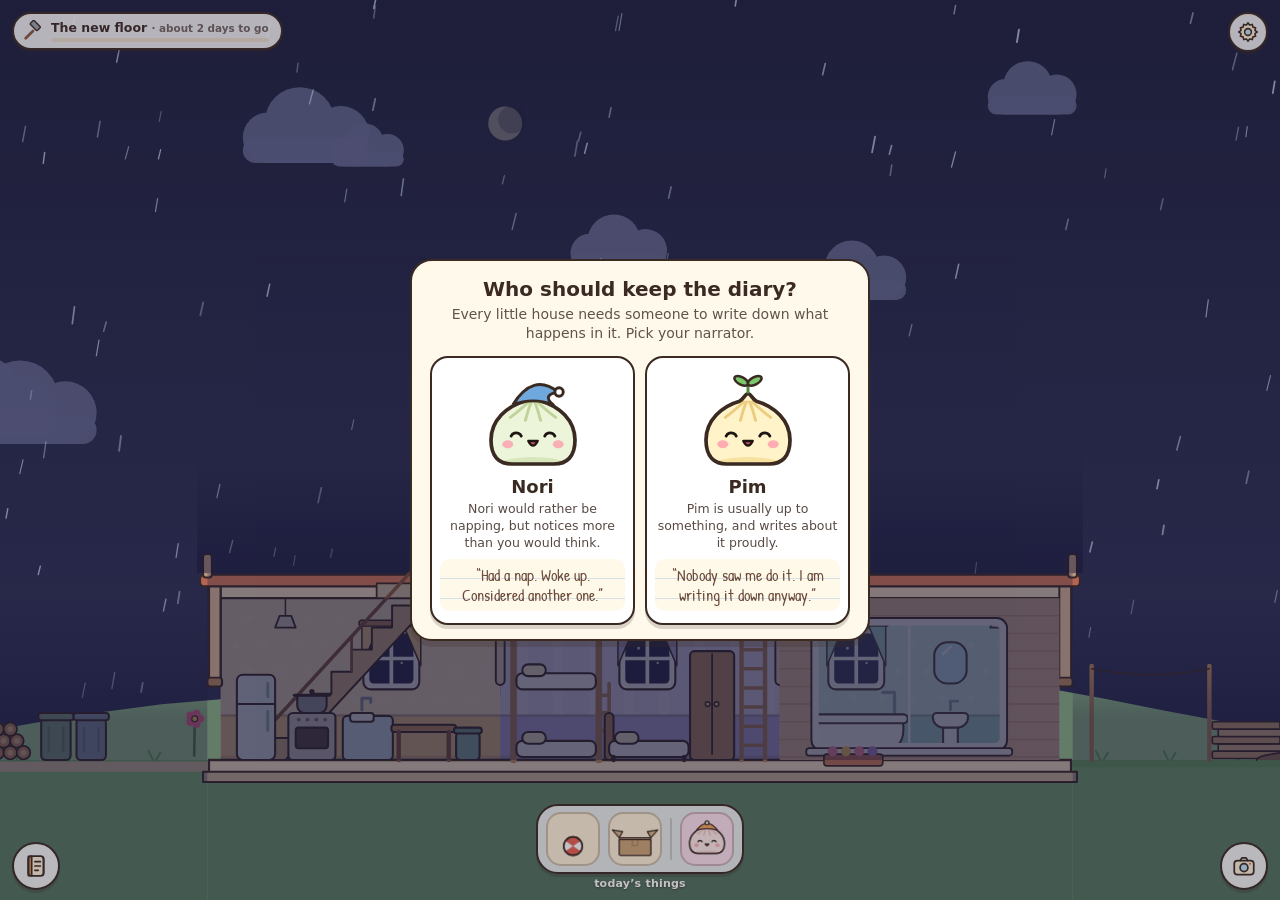
==== commit 8f53d804: "A gentler start: choose your narrator, begin in a tiny house (v15) New visitors pick which of two ba" ====
--- a/index.html
+++ b/index.html
@@ -9,7 +9,7 @@
   <link rel="apple-touch-icon" href="/lilbao_351.png">
   <link rel="icon" type="image/png" href="/lilbao_351.png">
   <title>tiny bao</title>
-  <link rel="stylesheet" href="style.css?v=14">
+  <link rel="stylesheet" href="style.css?v=15">
 </head>
 <body>
   <canvas id="c" aria-label="A building full of tiny baos going about their day"></canvas>
@@ -46,6 +46,13 @@
     <div class="pvBar"><span id="pvWhen"></span><span class="pvBtns"><button id="pvDel">delete</button><button id="pvClose" aria-label="Close"><svg viewBox="0 0 24 24" width="16" height="16"><path d="M5 5l14 14M19 5L5 19" stroke="currentColor" stroke-width="3" stroke-linecap="round"/></svg></button></span></div>
   </div>
   <div id="hint" hidden></div>
+  <div id="narr" hidden>
+    <div class="bc narrCard" role="dialog" aria-labelledby="narrTitle">
+      <h2 id="narrTitle">Who should keep the diary?</h2>
+      <p class="narrSub">Every little house needs someone to write down what happens in it. Pick your narrator.</p>
+      <div class="narrPick" id="narrPick"></div>
+    </div>
+  </div>
 
   <div id="card" hidden>
     <h2 id="cardTitle"></h2>
@@ -94,6 +101,6 @@
     <input type="file" id="importFile" accept="application/json,.json" hidden>
   </div>
   </div>
-  <script type="module" src="js/main.js?v=14"></script>
+  <script type="module" src="js/main.js?v=15"></script>
 </body>
 </html>
--- a/style.css
+++ b/style.css
@@ -262,3 +262,19 @@
 .pkGrid .today { background: #F6E27A; }
 .pkGrid .cur { box-shadow: inset 0 0 0 2px #D9614C; }
 .pkGrid .ph::after { content: ''; position: absolute; left: 50%; bottom: 4px; width: 5px; height: 5px; margin-left: -2.5px; border-radius: 50%; background: #D9614C; }
+
+
+/* ---------- a new community: choosing the narrator ---------- */
+#narr { position: fixed; inset: 0; z-index: 46; background: rgba(40,30,50,.28); display: grid; place-items: center; padding: 16px; }
+#narr[hidden] { display: none; }
+.narrCard { width: min(460px, 100%); }
+.narrSub { font-size: 14px; line-height: 1.4; opacity: .8; margin: 0 0 12px; }
+.narrPick { display: grid; grid-template-columns: 1fr 1fr; gap: 10px; }
+.narrOpt { display: flex; flex-direction: column; align-items: center; gap: 4px; padding: 10px 8px 12px; background: #fff; border: 2px solid var(--ink); border-radius: 18px; cursor: pointer;
+  box-shadow: 0 4px 0 rgba(58,42,34,.18); transition: transform .12s; font: inherit; color: inherit; }
+.narrOpt:hover, .narrOpt:focus-visible { transform: translateY(-2px) rotate(-1deg); }
+.narrOpt:active { transform: translateY(1px); }
+.narrOpt b { font-size: 18px; }
+.narrOpt .about { font-size: 12.5px; line-height: 1.35; opacity: .85; }
+.narrOpt .sample { margin-top: 4px; font-family: 'Patrick Hand', cursive; font-size: 16px; line-height: 1.25; color: #6B4A3A; background: #FFF9EA; border-radius: 10px; padding: 6px 8px;
+  background-image: repeating-linear-gradient(to bottom, transparent 0 19px, #D5E0E8 19px 20px); }
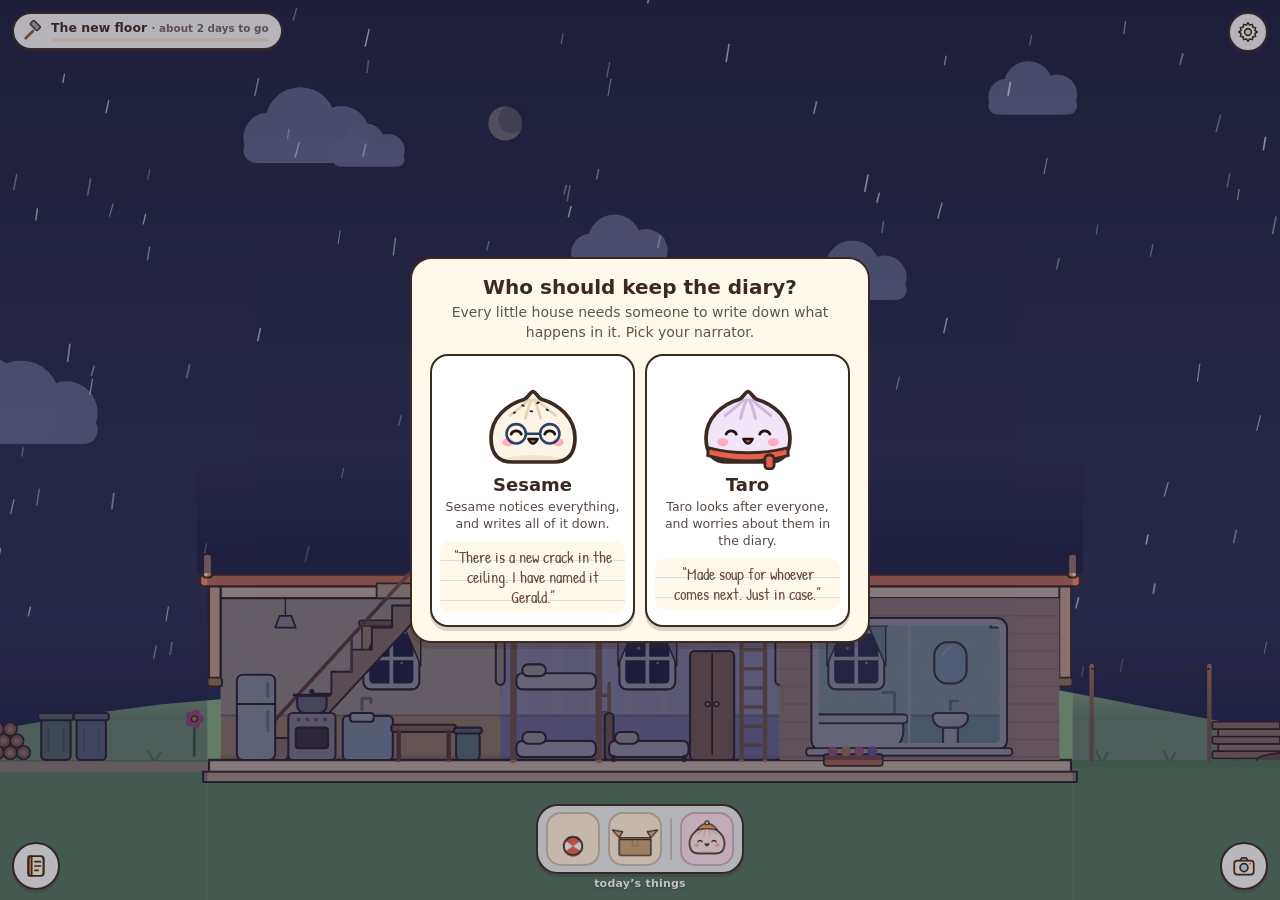
==== commit 3bd66ec4: "A new app icon: a sleepy bao at the window (v16) The visitor's own artwork, as the home-screen icon " ====
--- a/index.html
+++ b/index.html
@@ -6,10 +6,12 @@
   <meta name="apple-mobile-web-app-title" content="tiny bao">
   <meta name="apple-mobile-web-app-capable" content="yes">
   <meta name="theme-color" content="#70D4F1">
-  <link rel="apple-touch-icon" href="/lilbao_351.png">
-  <link rel="icon" type="image/png" href="/lilbao_351.png">
+  <link rel="apple-touch-icon" href="icons/apple-touch-icon.png">
+  <link rel="icon" type="image/png" sizes="32x32" href="icons/favicon-32.png">
+  <link rel="icon" type="image/png" sizes="64x64" href="icons/favicon-64.png">
+  <link rel="manifest" href="manifest.webmanifest">
   <title>tiny bao</title>
-  <link rel="stylesheet" href="style.css?v=15">
+  <link rel="stylesheet" href="style.css?v=16">
 </head>
 <body>
   <canvas id="c" aria-label="A building full of tiny baos going about their day"></canvas>
@@ -101,6 +103,6 @@
     <input type="file" id="importFile" accept="application/json,.json" hidden>
   </div>
   </div>
-  <script type="module" src="js/main.js?v=15"></script>
+  <script type="module" src="js/main.js?v=16"></script>
 </body>
 </html>
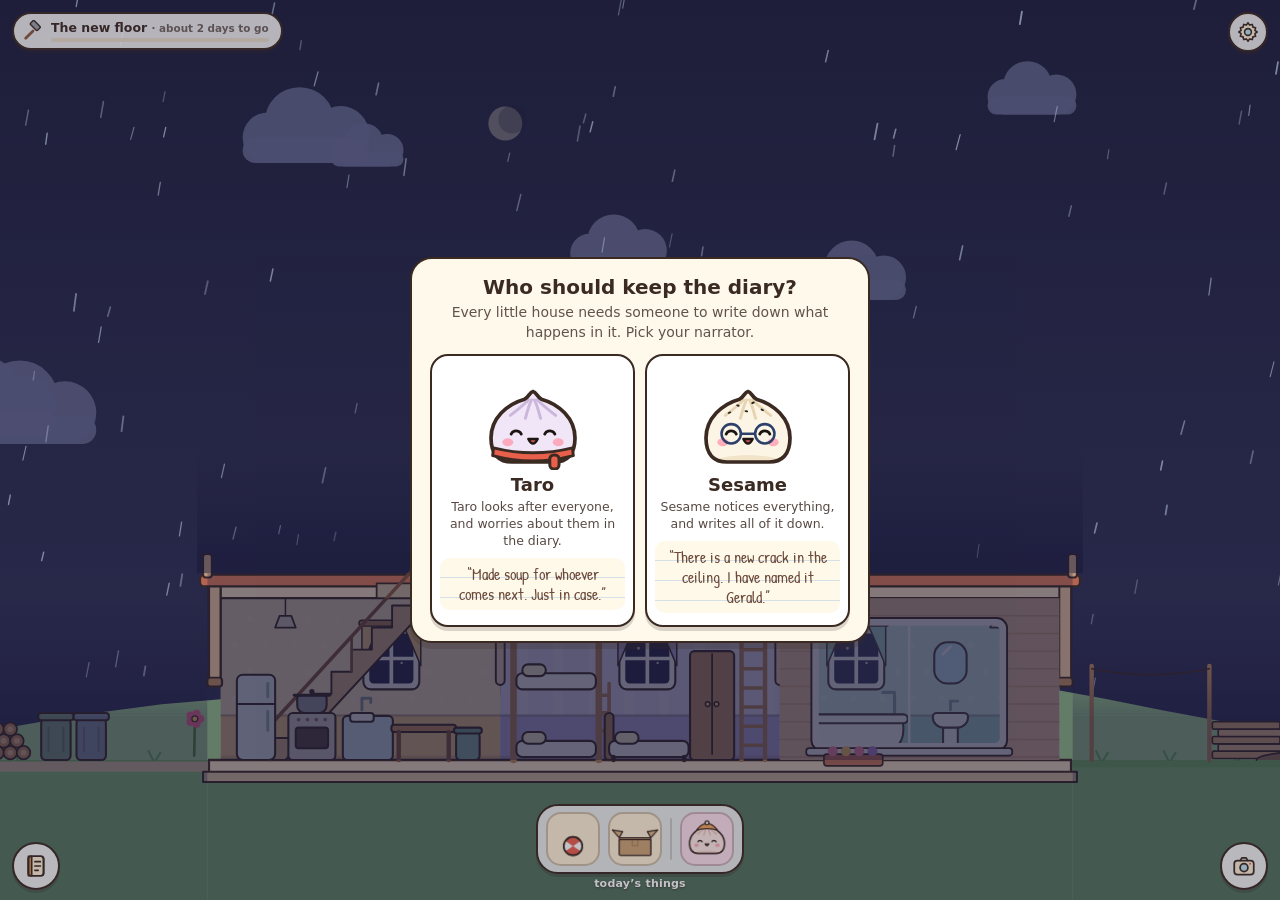
==== commit 0df64d6f: "Photo diary lines name everyone in the shot and only mention flashes (v17) The diary decided who was" ====
--- a/index.html
+++ b/index.html
@@ -11,7 +11,7 @@
   <link rel="icon" type="image/png" sizes="64x64" href="icons/favicon-64.png">
   <link rel="manifest" href="manifest.webmanifest">
   <title>tiny bao</title>
-  <link rel="stylesheet" href="style.css?v=16">
+  <link rel="stylesheet" href="style.css?v=17">
 </head>
 <body>
   <canvas id="c" aria-label="A building full of tiny baos going about their day"></canvas>
@@ -98,11 +98,11 @@
         <p class="tapRead">tap to read</p>
       </div>
       <div class="picker" id="nbPicker" hidden><div class="pk" id="nbPick" role="dialog" aria-label="Choose a day"></div></div>
-      <p class="closeHint">tap the table to close</p>
+      <button class="closeHint" id="nbClose">close diary</button>
     </div>
     <input type="file" id="importFile" accept="application/json,.json" hidden>
   </div>
   </div>
-  <script type="module" src="js/main.js?v=16"></script>
+  <script type="module" src="js/main.js?v=17"></script>
 </body>
 </html>
--- a/style.css
+++ b/style.css
@@ -181,7 +181,7 @@
 .table { position: absolute; left: 0; right: 0; bottom: 0; top: calc(max(12px, env(safe-area-inset-top)) + 58px); overflow: hidden;
   background: repeating-linear-gradient(to bottom, #B47E58 0 116px, #A26E4B 116px 119px); border-top: 3px solid #3A2E2A; box-shadow: 0 -6px 18px rgba(0,0,0,.25); animation: tableIn .25s ease-out; }
 @keyframes tableIn { from { transform: translateY(36px); opacity: 0; } }
-.closeHint { position: absolute; left: 0; right: 0; bottom: calc(8px + env(safe-area-inset-bottom)); margin: 0; text-align: center; font-size: 13px; font-weight: 700; color: #F6E7D6; pointer-events: none; }
+.closeHint { position: absolute; left: 50%; transform: translateX(-50%); bottom: calc(4px + env(safe-area-inset-bottom)); margin: 0; padding: 8px 18px; min-height: 40px; background: none; border: none; font: inherit; font-size: 14px; font-weight: 800; color: #F6E7D6; cursor: pointer; text-decoration: underline; text-decoration-color: rgba(246,231,214,.5); text-underline-offset: 4px; z-index: 5; }
 .prop { position: absolute; pointer-events: none; }
 .prop.stain { width: 120px; right: -10px; bottom: 20px; }
 .prop.pencil { width: 120px; left: -26px; bottom: 30px; transform: rotate(-24deg); }
